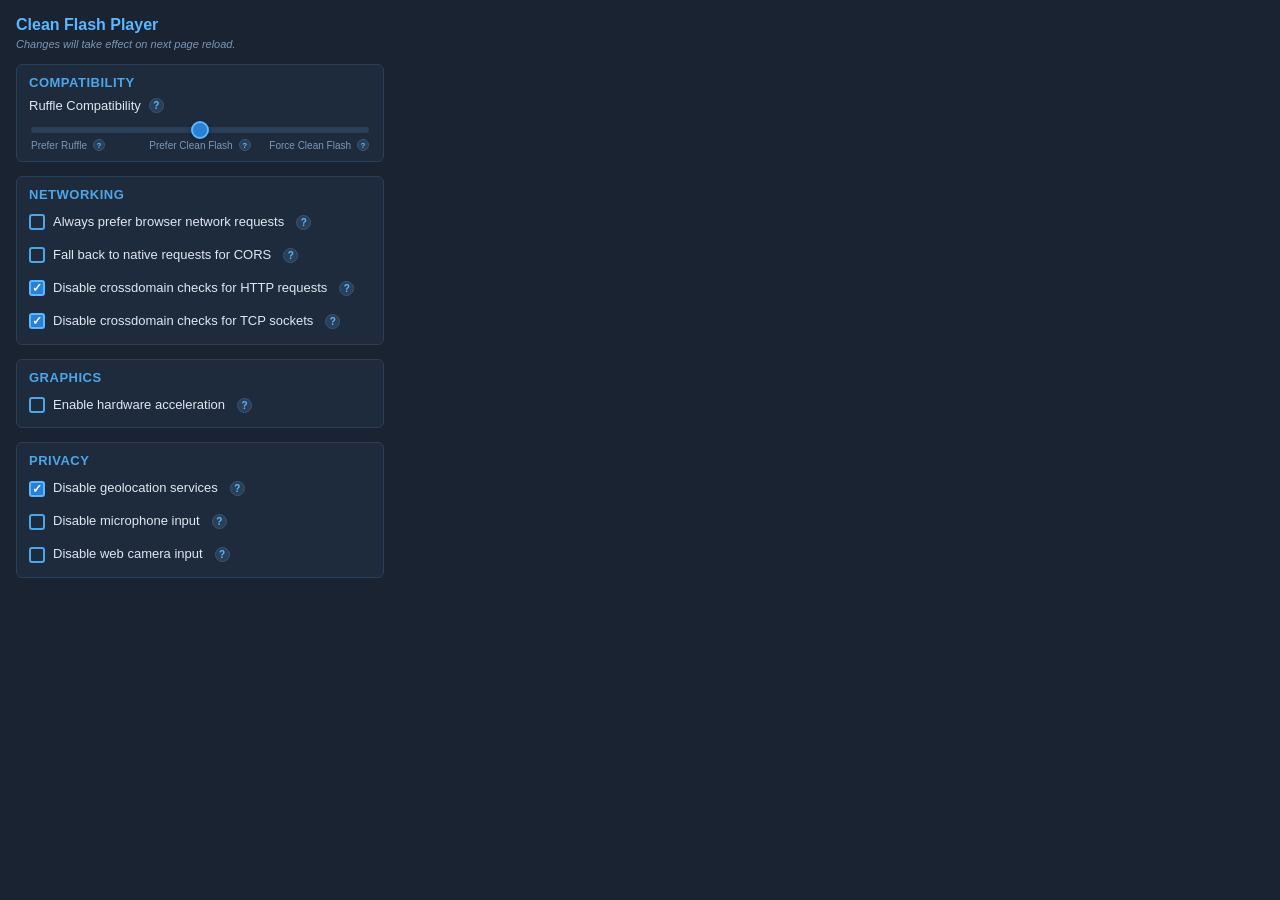
==== web-extension/settings.html @ e296c8f8 "Implement Clean Flash Player settings" ====
<!DOCTYPE html>
<html lang="en">
<head>
  <meta charset="UTF-8">
  <meta name="viewport" content="width=400">
  <title>Clean Flash Settings</title>
  <link rel="stylesheet" href="settings.css">
</head>
<body>
  <div class="settings-container">
    <h1>Clean Flash Player</h1>
    <p class="reload-notice">Changes will take effect on next page reload.</p>

    <!-- Compatibility -->
    <section class="settings-group">
      <h2>Compatibility</h2>

      <div class="setting-row slider-row">
        <label class="setting-label" data-tooltip="Controls how Clean Flash Player coexists with the Ruffle ActionScript emulator.">
          Ruffle Compatibility
          <span class="help-icon">?</span>
        </label>
        <div class="slider-container">
          <input type="range" id="ruffleCompat" min="0" max="2" step="1" value="1">
          <div class="slider-labels">
            <span class="slider-label" data-value="0" data-tooltip="Ruffle will override Clean Flash Player content. Flash plugin spoofing and RufflePlayer shim are both disabled.">
              Prefer Ruffle
              <span class="help-icon">?</span>
            </span>
            <span class="slider-label" data-value="1" data-tooltip="Clean Flash Player will override the Ruffle extension. Flash plugin is spoofed so Ruffle backs off, but page-bundled Ruffle can still activate.">
              Prefer Clean Flash
              <span class="help-icon">?</span>
            </span>
            <span class="slider-label" data-value="2" data-tooltip="Clean Flash Player will aggressively override Ruffle, even on websites that manually embed Ruffle. Both plugin spoofing and the RufflePlayer shim are active.">
              Force Clean Flash
              <span class="help-icon">?</span>
            </span>
          </div>
        </div>
      </div>
    </section>

    <!-- Networking -->
    <section class="settings-group">
      <h2>Networking</h2>

      <div class="setting-row">
        <label class="setting-check" data-tooltip="The browser will make HTTP requests on behalf of Clean Flash Player. This is the most secure option and allows for caching.">
          <input type="checkbox" id="networkBrowserOnly">
          <span>Always prefer browser network requests</span>
          <span class="help-icon">?</span>
        </label>
      </div>

      <div class="setting-row">
        <label class="setting-check" data-tooltip="When CORS blocks a request, the Clean Flash Player native host will make the request instead. Disabled when 'Always prefer browser network requests' is checked.">
          <input type="checkbox" id="networkFallbackNative">
          <span>Fall back to native requests for CORS</span>
          <span class="help-icon">?</span>
        </label>
      </div>

      <div class="setting-row">
        <label class="setting-check" data-tooltip="Flash checks for a crossdomain.xml file before making cross-origin HTTP requests. If it does not exist, HTTP requests are blocked. Disabling this check skips that behavior.">
          <input type="checkbox" id="disableCrossdomainHttp" checked>
          <span>Disable crossdomain checks for HTTP requests</span>
          <span class="help-icon">?</span>
        </label>
      </div>

      <div class="setting-row">
        <label class="setting-check" data-tooltip="Flash checks for a crossdomain policy on port 843 before opening TCP/UDP socket connections. Disabling this check skips that behavior.">
          <input type="checkbox" id="disableCrossdomainSockets" checked>
          <span>Disable crossdomain checks for TCP sockets</span>
          <span class="help-icon">?</span>
        </label>
      </div>
    </section>

    <!-- Graphics -->
    <section class="settings-group">
      <h2>Graphics</h2>

      <div class="setting-row">
        <label class="setting-check" data-tooltip="Uses OpenGL ES 2.0 hardware acceleration. Unstable and not supported on every computer. Your mileage may vary.">
          <input type="checkbox" id="hardwareAcceleration">
          <span>Enable hardware acceleration</span>
          <span class="help-icon">?</span>
        </label>
      </div>
    </section>

    <!-- Privacy -->
    <section class="settings-group">
      <h2>Privacy</h2>

      <div class="setting-row">
        <label class="setting-check" data-tooltip="Blocks connections to geolocation servers. Prevents Flash from determining your location.">
          <input type="checkbox" id="disableGeolocation" checked>
          <span>Disable geolocation services</span>
          <span class="help-icon">?</span>
        </label>
      </div>

      <div class="setting-row">
        <label class="setting-check" data-tooltip="Prevents Flash from accessing the microphone. Flash content will see no audio input devices available.">
          <input type="checkbox" id="disableMicrophone">
          <span>Disable microphone input</span>
          <span class="help-icon">?</span>
        </label>
      </div>

      <div class="setting-row">
        <label class="setting-check" data-tooltip="Prevents Flash from accessing the webcam. Flash content will see no video capture devices available.">
          <input type="checkbox" id="disableWebcam">
          <span>Disable web camera input</span>
          <span class="help-icon">?</span>
        </label>
      </div>
    </section>
  </div>

  <script src="settings.js"></script>
</body>
</html>
---- web-extension/settings.css ----
/* Clean Flash Settings popup styles */

* {
  margin: 0;
  padding: 0;
  box-sizing: border-box;
}

body {
  width: 400px;
  font-family: "Segoe UI", Tahoma, Geneva, Verdana, sans-serif;
  font-size: 13px;
  background: #1a2332;
  color: #e0e8f0;
}

.settings-container {
  padding: 16px;
}

h1 {
  font-size: 16px;
  font-weight: 600;
  color: #5bb8ff;
  margin-bottom: 4px;
}

.reload-notice {
  font-size: 11px;
  color: #7a98b8;
  margin-bottom: 14px;
  font-style: italic;
}

/* ---- Groups ---- */

.settings-group {
  margin-bottom: 14px;
  background: #1e2b3d;
  border: 1px solid #2a3f58;
  border-radius: 6px;
  padding: 10px 12px;
}

.settings-group h2 {
  font-size: 13px;
  font-weight: 600;
  color: #4da6e8;
  margin-bottom: 8px;
  text-transform: uppercase;
  letter-spacing: 0.5px;
}

/* ---- Setting rows ---- */

.setting-row {
  margin-bottom: 8px;
}

.setting-row:last-child {
  margin-bottom: 0;
}

/* ---- Checkboxes ---- */

.setting-check {
  display: flex;
  align-items: center;
  gap: 8px;
  cursor: pointer;
  padding: 4px 0;
}

.setting-check input[type="checkbox"] {
  appearance: none;
  -webkit-appearance: none;
  width: 16px;
  height: 16px;
  min-width: 16px;
  border: 2px solid #4da6e8;
  border-radius: 3px;
  background: transparent;
  cursor: pointer;
  position: relative;
  flex-shrink: 0;
}

.setting-check input[type="checkbox"]:checked {
  background: #2980d4;
  border-color: #5bb8ff;
}

.setting-check input[type="checkbox"]:checked::after {
  content: "\2713";
  position: absolute;
  top: -1px;
  left: 1px;
  font-size: 12px;
  color: #fff;
  font-weight: bold;
}

.setting-check input[type="checkbox"]:disabled {
  opacity: 0.4;
  cursor: not-allowed;
}

.setting-check input[type="checkbox"]:disabled + span {
  opacity: 0.4;
}

.setting-check span {
  user-select: none;
  line-height: 1.3;
}

/* Entire setting row triggers tooltip on hover */
.setting-check[data-tooltip],
.setting-label[data-tooltip],
.slider-label[data-tooltip] {
  cursor: help;
}

/* ---- Help icon (?) ---- */

.help-icon {
  display: inline-flex;
  align-items: center;
  justify-content: center;
  width: 15px;
  height: 15px;
  min-width: 15px;
  border-radius: 50%;
  background: #2a3f58;
  color: #5bb8ff;
  font-size: 10px;
  font-weight: bold;
  cursor: help;
  position: relative;
  flex-shrink: 0;
  margin-left: 4px;
  border: 1px solid #3a5575;
}

.help-icon:hover {
  background: #3a5575;
}

/* Tooltip element - positioned by JS to stay within popup bounds */
.tooltip {
  position: fixed;
  background: #0f1923;
  color: #c8d8e8;
  padding: 8px 10px;
  border-radius: 4px;
  font-size: 11px;
  font-weight: normal;
  width: 240px;
  white-space: normal;
  z-index: 1000;
  border: 1px solid #2a3f58;
  box-shadow: 0 4px 12px rgba(0, 0, 0, 0.4);
  line-height: 1.4;
  pointer-events: none;
}

/* ---- Slider ---- */

.slider-row .setting-label {
  display: flex;
  align-items: center;
  gap: 4px;
  margin-bottom: 8px;
  font-weight: 500;
}

.slider-container {
  padding: 0 2px;
}

input[type="range"] {
  -webkit-appearance: none;
  appearance: none;
  width: 100%;
  height: 6px;
  background: #2a3f58;
  border-radius: 3px;
  outline: none;
  margin-bottom: 6px;
}

input[type="range"]::-webkit-slider-thumb {
  -webkit-appearance: none;
  appearance: none;
  width: 18px;
  height: 18px;
  border-radius: 50%;
  background: #2980d4;
  border: 2px solid #5bb8ff;
  cursor: pointer;
  box-shadow: 0 1px 4px rgba(0, 0, 0, 0.3);
}

input[type="range"]::-moz-range-thumb {
  width: 18px;
  height: 18px;
  border-radius: 50%;
  background: #2980d4;
  border: 2px solid #5bb8ff;
  cursor: pointer;
  box-shadow: 0 1px 4px rgba(0, 0, 0, 0.3);
}

.slider-labels {
  display: flex;
  justify-content: space-between;
  font-size: 10px;
  color: #7a98b8;
}

.slider-label {
  display: flex;
  align-items: center;
  gap: 2px;
  text-align: center;
  flex: 1;
}

.slider-label[data-value="0"] {
  justify-content: flex-start;
}

.slider-label[data-value="1"] {
  justify-content: center;
}

.slider-label[data-value="2"] {
  justify-content: flex-end;
}

.slider-label .help-icon {
  width: 12px;
  height: 12px;
  min-width: 12px;
  font-size: 8px;
}

/* Active slider label highlight */
.slider-label.active {
  color: #5bb8ff;
  font-weight: 600;
}
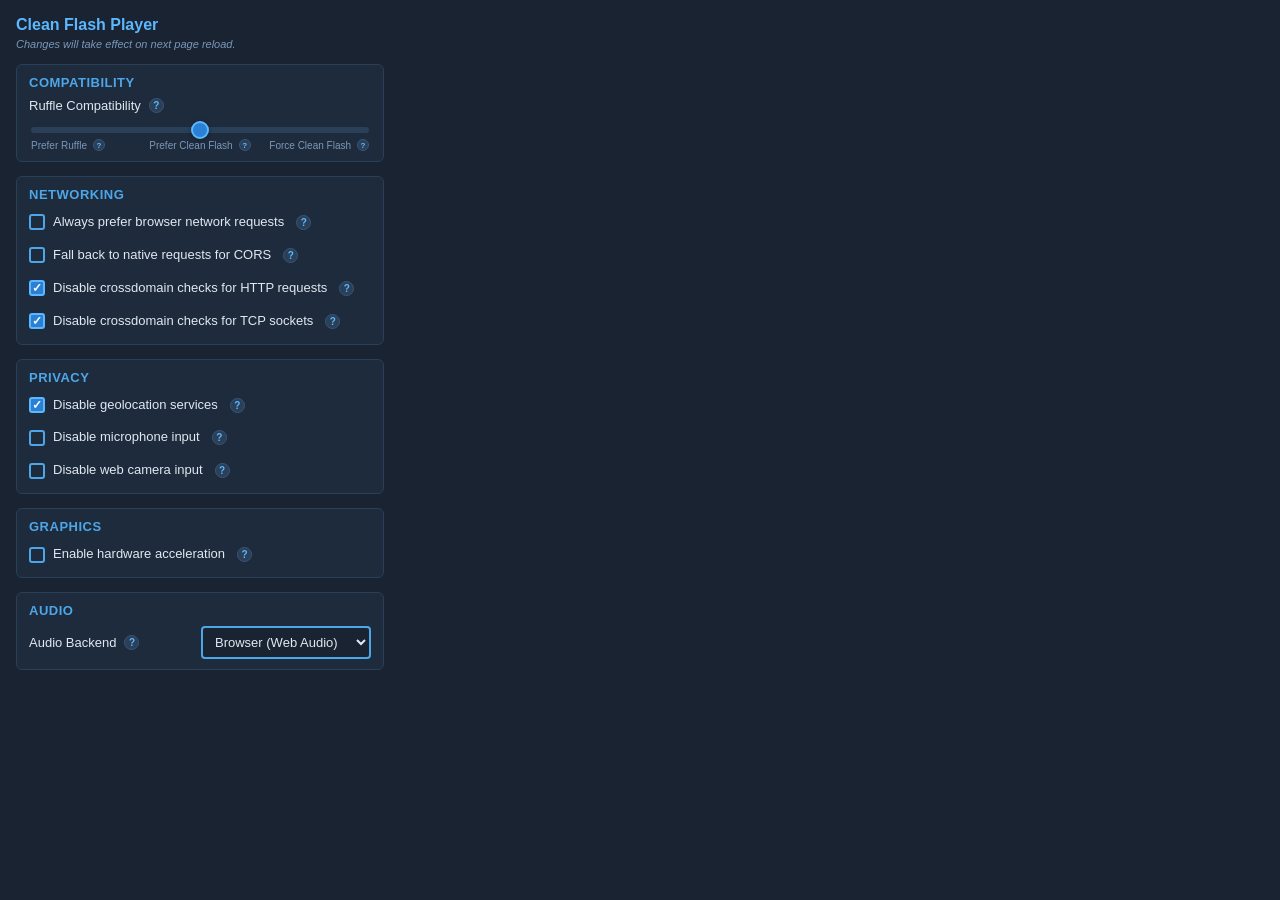
==== commit 279fbf76: "Implement audio settings (to-do: test if Native actually works, kind of wonky at the moment)" ====
--- a/web-extension/settings.html
+++ b/web-extension/settings.html
@@ -31,7 +31,7 @@
               Prefer Clean Flash
               <span class="help-icon">?</span>
             </span>
-            <span class="slider-label" data-value="2" data-tooltip="Clean Flash Player will aggressively override Ruffle, even on websites that manually embed Ruffle. Both plugin spoofing and the RufflePlayer shim are active.">
+            <span class="slider-label" data-value="2" data-tooltip="Clean Flash Player will aggressively override Ruffle, even on websites that manually embed Ruffle.">
               Force Clean Flash
               <span class="help-icon">?</span>
             </span>
@@ -77,19 +77,6 @@
       </div>
     </section>
 
-    <!-- Graphics -->
-    <section class="settings-group">
-      <h2>Graphics</h2>
-
-      <div class="setting-row">
-        <label class="setting-check" data-tooltip="Uses OpenGL ES 2.0 hardware acceleration. Unstable and not supported on every computer. Your mileage may vary.">
-          <input type="checkbox" id="hardwareAcceleration">
-          <span>Enable hardware acceleration</span>
-          <span class="help-icon">?</span>
-        </label>
-      </div>
-    </section>
-
     <!-- Privacy -->
     <section class="settings-group">
       <h2>Privacy</h2>
@@ -118,8 +105,37 @@
         </label>
       </div>
     </section>
+
+    <!-- Graphics -->
+    <section class="settings-group">
+      <h2>Graphics</h2>
+
+      <div class="setting-row">
+        <label class="setting-check" data-tooltip="Uses OpenGL ES 2.0 hardware acceleration. Unstable and not supported on every computer. Your mileage may vary.">
+          <input type="checkbox" id="hardwareAcceleration">
+          <span>Enable hardware acceleration</span>
+          <span class="help-icon">?</span>
+        </label>
+      </div>
+    </section>
+
+    <!-- Audio -->
+    <section class="settings-group">
+      <h2>Audio</h2>
+
+      <div class="setting-row audio-row">
+        <label class="setting-label" data-tooltip="Controls how audio is played. Browser uses the Web Audio API and provides tab-level audio control, while Native plays audio directly on the system.">
+          Audio Backend
+          <span class="help-icon">?</span>
+        </label>
+        <select id="audioBackend">
+          <option value="0">Browser (Web Audio)</option>
+          <option value="1">Native (cpal)</option>
+        </select>
+      </div>
+    </section>
   </div>
 
-  <script src="settings.js"></script>
+    <script src="settings.js"></script>
 </body>
 </html>
--- a/web-extension/settings.css
+++ b/web-extension/settings.css
@@ -119,6 +119,53 @@
 .setting-label[data-tooltip],
 .slider-label[data-tooltip] {
   cursor: help;
+}
+
+/* ---- Select dropdowns ---- */
+
+.setting-row select {
+  width: 100%;
+  margin-top: 6px;
+  padding: 6px 8px;
+  background: #1a2332;
+  color: #e0e8f0;
+  border: 2px solid #4da6e8;
+  border-radius: 4px;
+  font-size: 13px;
+  font-family: inherit;
+  cursor: pointer;
+  outline: none;
+}
+
+.setting-row select:focus {
+  border-color: #5bb8ff;
+  box-shadow: 0 0 0 1px #5bb8ff44;
+}
+
+.setting-row select option {
+  background: #1a2332;
+  color: #e0e8f0;
+}
+
+.audio-row {
+  display: flex;
+  align-items: center;
+  gap: 10px;
+}
+
+.audio-row .setting-label {
+  display: flex;
+  align-items: center;
+  gap: 4px;
+  font-weight: 500;
+  margin-bottom: 0;
+  flex: 1;
+}
+
+.audio-row select {
+  width: 170px;
+  margin-top: 0;
+  flex: 0 0 170px;
 }
 
 /* ---- Help icon (?) ---- */
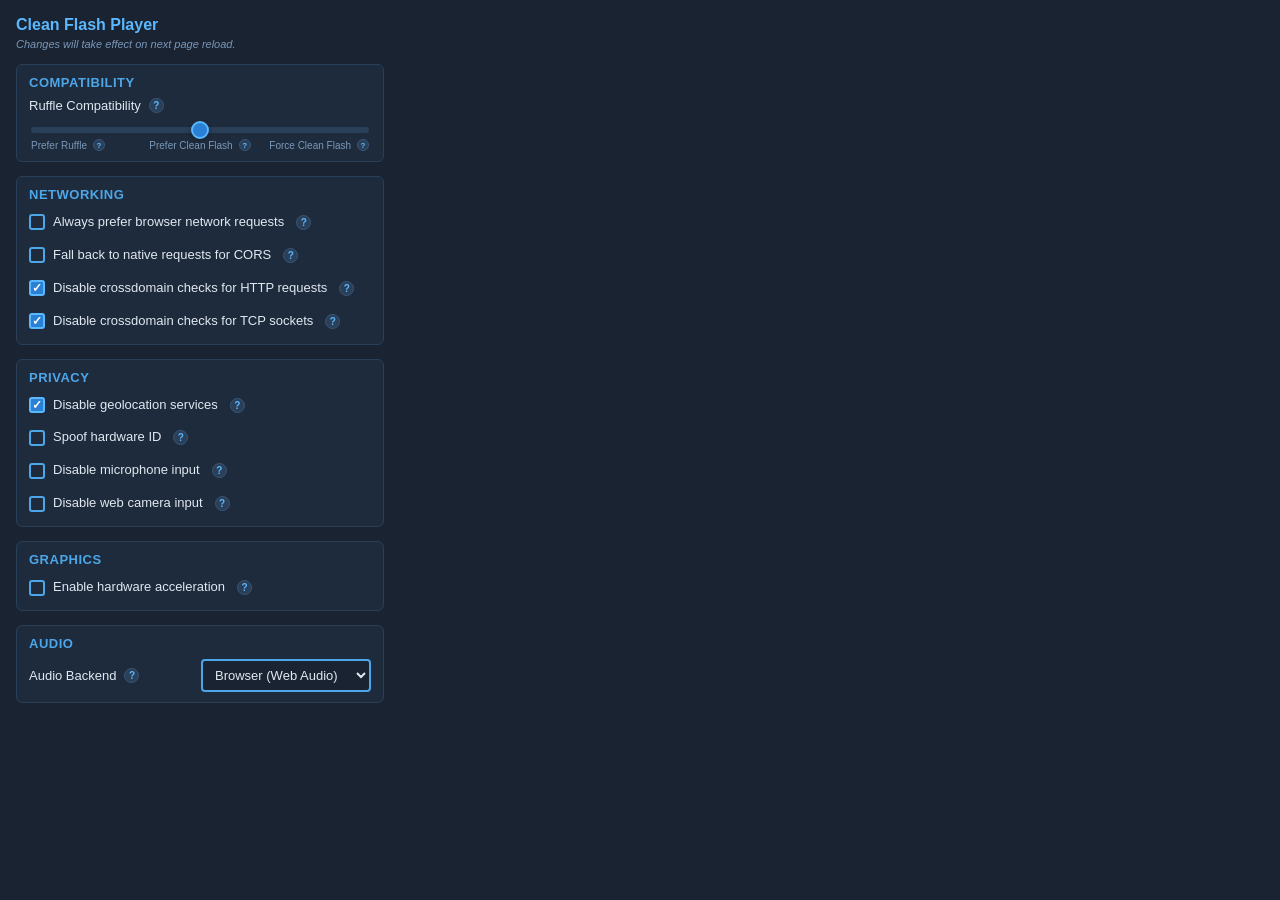
==== commit afa746de: "Implement hardware ID spoofing (enabled by default)" ====
--- a/web-extension/settings.html
+++ b/web-extension/settings.html
@@ -90,6 +90,14 @@
       </div>
 
       <div class="setting-row">
+        <label class="setting-check" data-tooltip="Provides a random hardware ID to Flash instead of the real machine identifier. The spoofed ID is regenerated on each page load.">
+          <input type="checkbox" id="spoofHardwareId">
+          <span>Spoof hardware ID</span>
+          <span class="help-icon">?</span>
+        </label>
+      </div>
+
+      <div class="setting-row">
         <label class="setting-check" data-tooltip="Prevents Flash from accessing the microphone. Flash content will see no audio input devices available.">
           <input type="checkbox" id="disableMicrophone">
           <span>Disable microphone input</span>
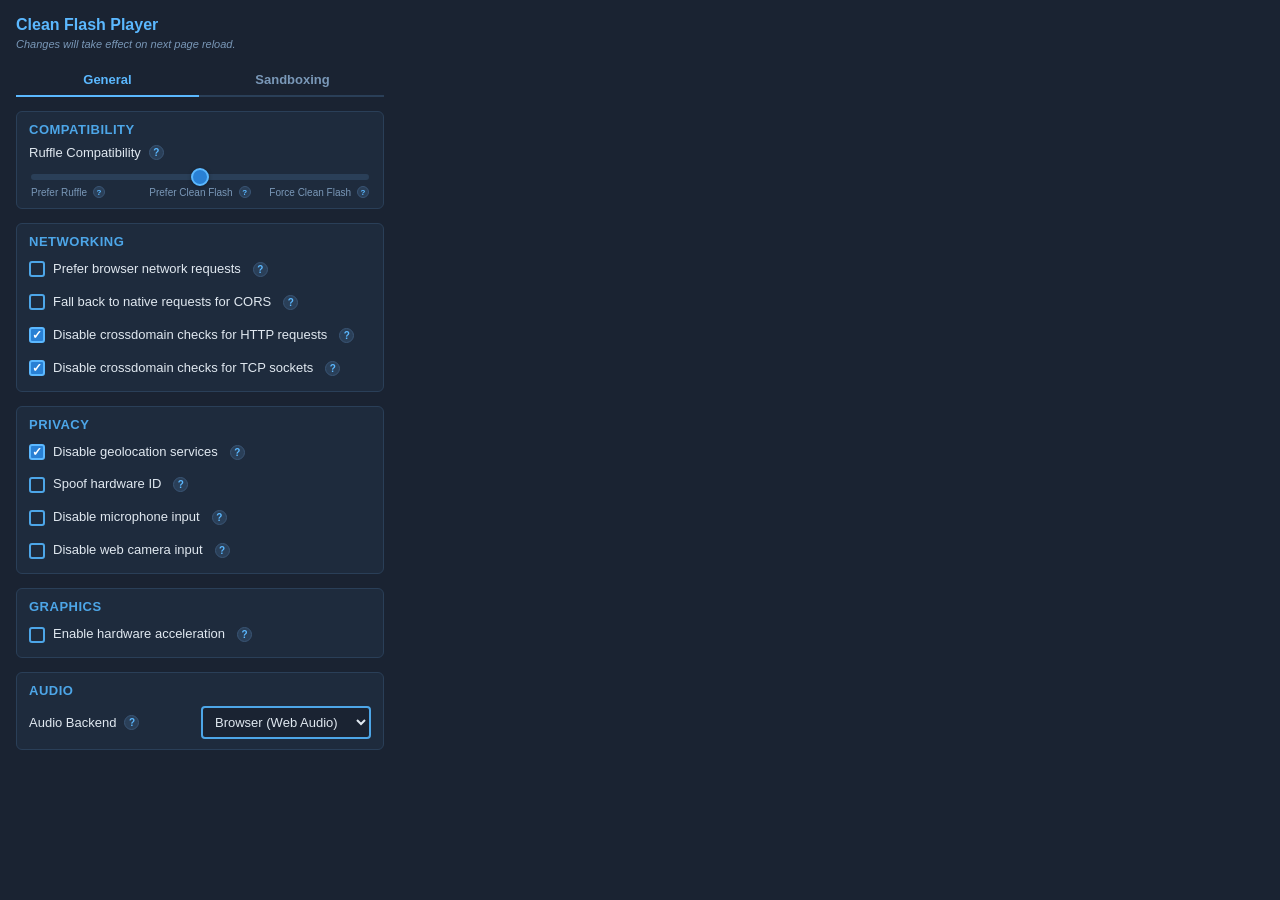
==== commit dbdc992d: "Add sandboxing settings (TCP, UDP, HTTP requests and filesystem access)" ====
--- a/web-extension/settings.html
+++ b/web-extension/settings.html
@@ -11,139 +11,288 @@
     <h1>Clean Flash Player</h1>
     <p class="reload-notice">Changes will take effect on next page reload.</p>
 
-    <!-- Compatibility -->
-    <section class="settings-group">
-      <h2>Compatibility</h2>
-
-      <div class="setting-row slider-row">
-        <label class="setting-label" data-tooltip="Controls how Clean Flash Player coexists with the Ruffle ActionScript emulator.">
-          Ruffle Compatibility
-          <span class="help-icon">?</span>
-        </label>
-        <div class="slider-container">
-          <input type="range" id="ruffleCompat" min="0" max="2" step="1" value="1">
-          <div class="slider-labels">
-            <span class="slider-label" data-value="0" data-tooltip="Ruffle will override Clean Flash Player content. Flash plugin spoofing and RufflePlayer shim are both disabled.">
-              Prefer Ruffle
+    <!-- Tab bar -->
+    <div class="tab-bar">
+      <button class="tab-btn active" data-tab="general">General</button>
+      <button class="tab-btn" data-tab="sandboxing">Sandboxing</button>
+    </div>
+
+    <!-- ============ General tab ============ -->
+    <div class="tab-content active" id="tab-general">
+
+      <!-- Compatibility -->
+      <section class="settings-group">
+        <h2>Compatibility</h2>
+
+        <div class="setting-row slider-row">
+          <label class="setting-label" data-tooltip="Controls how Clean Flash Player coexists with the Ruffle emulator.">
+            Ruffle Compatibility
+            <span class="help-icon">?</span>
+          </label>
+          <div class="slider-container">
+            <input type="range" id="ruffleCompat" min="0" max="2" step="1" value="1">
+            <div class="slider-labels">
+              <span class="slider-label" data-value="0" data-tooltip="Ruffle will override Clean Flash Player content. Flash plugin spoofing and RufflePlayer shim are both disabled.">
+                Prefer Ruffle
+                <span class="help-icon">?</span>
+              </span>
+              <span class="slider-label" data-value="1" data-tooltip="Clean Flash Player will override the Ruffle extension. Flash plugin is spoofed so Ruffle backs off, but page-bundled Ruffle can still activate.">
+                Prefer Clean Flash
+                <span class="help-icon">?</span>
+              </span>
+              <span class="slider-label" data-value="2" data-tooltip="Clean Flash Player will aggressively override Ruffle, even on websites that manually embed Ruffle.">
+                Force Clean Flash
+                <span class="help-icon">?</span>
+              </span>
+            </div>
+          </div>
+        </div>
+      </section>
+
+      <!-- Networking -->
+      <section class="settings-group">
+        <h2>Networking</h2>
+
+        <div class="setting-row">
+          <label class="setting-check" data-tooltip="The browser will make HTTP requests on behalf of Clean Flash Player. This is the most secure option and allows for caching.">
+            <input type="checkbox" id="preferNetworkBrowser">
+            <span>Prefer browser network requests</span>
+            <span class="help-icon">?</span>
+          </label>
+        </div>
+
+        <div class="setting-row">
+          <label class="setting-check" data-tooltip="When CORS blocks a request, the Clean Flash Player native host will make the request instead. Disabled when browser network requests are not preferred.">
+            <input type="checkbox" id="networkFallbackNative">
+            <span>Fall back to native requests for CORS</span>
+            <span class="help-icon">?</span>
+          </label>
+        </div>
+
+        <div class="setting-row">
+          <label class="setting-check" data-tooltip="Flash checks for a crossdomain.xml file before making cross-origin HTTP requests. If it does not exist, HTTP requests are blocked. Disabling this check skips that behavior.">
+            <input type="checkbox" id="disableCrossdomainHttp" checked>
+            <span>Disable crossdomain checks for HTTP requests</span>
+            <span class="help-icon">?</span>
+          </label>
+        </div>
+
+        <div class="setting-row">
+          <label class="setting-check" data-tooltip="Flash checks for a crossdomain policy on port 843 before opening TCP/UDP socket connections. Disabling this check skips that behavior.">
+            <input type="checkbox" id="disableCrossdomainSockets" checked>
+            <span>Disable crossdomain checks for TCP sockets</span>
+            <span class="help-icon">?</span>
+          </label>
+        </div>
+      </section>
+
+      <!-- Privacy -->
+      <section class="settings-group">
+        <h2>Privacy</h2>
+
+        <div class="setting-row">
+          <label class="setting-check" data-tooltip="Blocks connections to geolocation servers. Prevents Flash from determining your location.">
+            <input type="checkbox" id="disableGeolocation" checked>
+            <span>Disable geolocation services</span>
+            <span class="help-icon">?</span>
+          </label>
+        </div>
+
+        <div class="setting-row">
+          <label class="setting-check" data-tooltip="Provides a random hardware ID to Flash instead of the real machine identifier. The spoofed ID is regenerated on each page load.">
+            <input type="checkbox" id="spoofHardwareId">
+            <span>Spoof hardware ID</span>
+            <span class="help-icon">?</span>
+          </label>
+        </div>
+
+        <div class="setting-row">
+          <label class="setting-check" data-tooltip="Prevents Flash from accessing the microphone. Flash content will see no audio input devices available.">
+            <input type="checkbox" id="disableMicrophone">
+            <span>Disable microphone input</span>
+            <span class="help-icon">?</span>
+          </label>
+        </div>
+
+        <div class="setting-row">
+          <label class="setting-check" data-tooltip="Prevents Flash from accessing the webcam. Flash content will see no video capture devices available.">
+            <input type="checkbox" id="disableWebcam">
+            <span>Disable web camera input</span>
+            <span class="help-icon">?</span>
+          </label>
+        </div>
+      </section>
+
+      <!-- Graphics -->
+      <section class="settings-group">
+        <h2>Graphics</h2>
+
+        <div class="setting-row">
+          <label class="setting-check" data-tooltip="Uses OpenGL ES 2.0 hardware acceleration. Unstable and not supported on every computer. Your mileage may vary.">
+            <input type="checkbox" id="hardwareAcceleration">
+            <span>Enable hardware acceleration</span>
+            <span class="help-icon">?</span>
+          </label>
+        </div>
+      </section>
+
+      <!-- Audio -->
+      <section class="settings-group">
+        <h2>Audio</h2>
+
+        <div class="setting-row audio-row">
+          <label class="setting-label" data-tooltip="Controls how audio is played. Browser uses the Web Audio API and provides tab-level audio control, while Native plays audio directly on the system.">
+            Audio Backend
+            <span class="help-icon">?</span>
+          </label>
+          <select id="audioBackend">
+            <option value="0">Browser (Web Audio)</option>
+            <option value="1">Native (cpal)</option>
+          </select>
+        </div>
+      </section>
+
+    </div>
+
+    <!-- ============ Sandboxing tab ============ -->
+    <div class="tab-content" id="tab-sandboxing">
+
+      <!-- HTTP(s) Sandboxing -->
+      <section class="settings-group">
+        <h2>HTTP(s) Sandboxing</h2>
+
+        <div class="setting-row mode-row">
+          <label class="setting-label" data-tooltip="Controls whether Flash HTTP(s) requests are filtered by a blacklist (block matching URLs) or whitelist (only allow matching URLs). Use * as a wildcard to match any sequence of characters.">
+            Mode
+            <span class="help-icon">?</span>
+          </label>
+          <select id="httpSandboxMode">
+            <option value="blacklist">Blacklist</option>
+            <option value="whitelist">Whitelist</option>
+          </select>
+        </div>
+
+        <div id="httpBlacklistSection" class="list-section">
+          <label class="list-label" data-tooltip="URL patterns that Flash is not allowed to request. Use * as a wildcard.">
+            Blacklisted URL Patterns
+            <span class="help-icon">?</span>
+          </label>
+          <div class="list-editor" id="httpBlacklistEditor">
+            <div class="list-items" id="httpBlacklistItems"></div>
+            <div class="list-add-row">
+              <input type="text" id="httpBlacklistInput" placeholder="e.g. *://example.com/* or *://*.tracker.net/*">
+              <button class="list-add-btn" id="httpBlacklistAdd">Add</button>
+            </div>
+          </div>
+        </div>
+
+        <div id="httpWhitelistSection" class="list-section" style="display:none">
+          <label class="list-label" data-tooltip="URL patterns that Flash is allowed to request. All non-matching URLs will be blocked. Use * as a wildcard.&#10;&#10;Examples:&#10;  *://example.com/* — allow all URLs on example.com&#10;  *://*.cdn.example.com/* — allow all CDN subdomains&#10;  https://*  — allow all HTTPS requests&#10;  *://*/game/* — allow any URL with '/game/' in the path">
+            Whitelisted URL Patterns
+            <span class="help-icon">?</span>
+          </label>
+          <div class="list-editor" id="httpWhitelistEditor">
+            <div class="list-items" id="httpWhitelistItems"></div>
+            <div class="list-add-row">
+              <input type="text" id="httpWhitelistInput" placeholder="e.g. *://example.com/* or https://*.cdn.net/*">
+              <button class="list-add-btn" id="httpWhitelistAdd">Add</button>
+            </div>
+          </div>
+        </div>
+      </section>
+
+      <!-- TCP/UDP Sandboxing -->
+      <section class="settings-group">
+        <h2>TCP/UDP Sandboxing</h2>
+
+        <div class="setting-row mode-row">
+          <label class="setting-label" data-tooltip="Controls whether Flash TCP and UDP socket connections are filtered by a blacklist (block listed hosts) or whitelist (only allow listed hosts). In blacklist mode, all hosts are allowed except those in the list. In whitelist mode, only hosts in the list are allowed.">
+            Mode
+            <span class="help-icon">?</span>
+          </label>
+          <select id="tcpUdpSandboxMode">
+            <option value="blacklist">Blacklist</option>
+            <option value="whitelist">Whitelist</option>
+          </select>
+        </div>
+
+        <div id="tcpUdpBlacklistSection" class="list-section">
+          <label class="list-label" data-tooltip="Hostnames or IP addresses that Flash is not allowed to open TCP/UDP socket connections to. One entry per line.">
+            Blacklisted Hosts
+            <span class="help-icon">?</span>
+          </label>
+          <div class="list-editor" id="tcpUdpBlacklistEditor">
+            <div class="list-items" id="tcpUdpBlacklistItems"></div>
+            <div class="list-add-row">
+              <input type="text" id="tcpUdpBlacklistInput" placeholder="e.g. example.com or 10.0.0.1">
+              <button class="list-add-btn" id="tcpUdpBlacklistAdd">Add</button>
+            </div>
+          </div>
+        </div>
+
+        <div id="tcpUdpWhitelistSection" class="list-section" style="display:none">
+          <label class="list-label" data-tooltip="Hostnames or IP addresses that Flash is allowed to open TCP/UDP socket connections to. All other hosts will be blocked. One entry per line.">
+            Whitelisted Hosts
+            <span class="help-icon">?</span>
+          </label>
+          <div class="list-editor" id="tcpUdpWhitelistEditor">
+            <div class="list-items" id="tcpUdpWhitelistItems"></div>
+            <div class="list-add-row">
+              <input type="text" id="tcpUdpWhitelistInput" placeholder="e.g. example.com or 10.0.0.1">
+              <button class="list-add-btn" id="tcpUdpWhitelistAdd">Add</button>
+            </div>
+          </div>
+        </div>
+      </section>
+
+      <!-- File/Folder Whitelisting -->
+      <section class="settings-group">
+        <h2>File System Access</h2>
+
+        <div class="setting-row">
+          <label class="setting-check" data-tooltip="When enabled, Flash can only access files and folders that appear in the whitelist below. Files chosen through the file picker dialog are automatically added. When disabled, Flash has unrestricted file access.">
+            <input type="checkbox" id="fileWhitelistEnabled" checked>
+            <span>Allow access to whitelisted files and folders only</span>
+            <span class="help-icon">?</span>
+          </label>
+        </div>
+
+        <div id="fileWhitelistDetails">
+          <div class="list-section">
+            <label class="list-label" data-tooltip="Individual files that Flash is allowed to access. Files chosen via the Flash file picker are automatically added here.">
+              Whitelisted Files
               <span class="help-icon">?</span>
-            </span>
-            <span class="slider-label" data-value="1" data-tooltip="Clean Flash Player will override the Ruffle extension. Flash plugin is spoofed so Ruffle backs off, but page-bundled Ruffle can still activate.">
-              Prefer Clean Flash
+            </label>
+            <div class="list-editor" id="whitelistedFilesEditor">
+              <div class="list-items" id="whitelistedFilesItems"></div>
+              <div class="list-add-row">
+                <input type="text" id="whitelistedFilesInput" placeholder="e.g. /home/user/document.txt">
+                <button class="list-add-btn" id="whitelistedFilesAdd">Add</button>
+                <button class="list-browse-btn" id="whitelistedFilesBrowse" title="Browse for file">Browse…</button>
+              </div>
+            </div>
+          </div>
+
+          <div class="list-section">
+            <label class="list-label" data-tooltip="Folders that Flash is allowed to access. All files under these folders (including subfolders) are permitted.">
+              Whitelisted Folders
               <span class="help-icon">?</span>
-            </span>
-            <span class="slider-label" data-value="2" data-tooltip="Clean Flash Player will aggressively override Ruffle, even on websites that manually embed Ruffle.">
-              Force Clean Flash
-              <span class="help-icon">?</span>
-            </span>
-          </div>
-        </div>
-      </div>
-    </section>
-
-    <!-- Networking -->
-    <section class="settings-group">
-      <h2>Networking</h2>
-
-      <div class="setting-row">
-        <label class="setting-check" data-tooltip="The browser will make HTTP requests on behalf of Clean Flash Player. This is the most secure option and allows for caching.">
-          <input type="checkbox" id="networkBrowserOnly">
-          <span>Always prefer browser network requests</span>
-          <span class="help-icon">?</span>
-        </label>
-      </div>
-
-      <div class="setting-row">
-        <label class="setting-check" data-tooltip="When CORS blocks a request, the Clean Flash Player native host will make the request instead. Disabled when 'Always prefer browser network requests' is checked.">
-          <input type="checkbox" id="networkFallbackNative">
-          <span>Fall back to native requests for CORS</span>
-          <span class="help-icon">?</span>
-        </label>
-      </div>
-
-      <div class="setting-row">
-        <label class="setting-check" data-tooltip="Flash checks for a crossdomain.xml file before making cross-origin HTTP requests. If it does not exist, HTTP requests are blocked. Disabling this check skips that behavior.">
-          <input type="checkbox" id="disableCrossdomainHttp" checked>
-          <span>Disable crossdomain checks for HTTP requests</span>
-          <span class="help-icon">?</span>
-        </label>
-      </div>
-
-      <div class="setting-row">
-        <label class="setting-check" data-tooltip="Flash checks for a crossdomain policy on port 843 before opening TCP/UDP socket connections. Disabling this check skips that behavior.">
-          <input type="checkbox" id="disableCrossdomainSockets" checked>
-          <span>Disable crossdomain checks for TCP sockets</span>
-          <span class="help-icon">?</span>
-        </label>
-      </div>
-    </section>
-
-    <!-- Privacy -->
-    <section class="settings-group">
-      <h2>Privacy</h2>
-
-      <div class="setting-row">
-        <label class="setting-check" data-tooltip="Blocks connections to geolocation servers. Prevents Flash from determining your location.">
-          <input type="checkbox" id="disableGeolocation" checked>
-          <span>Disable geolocation services</span>
-          <span class="help-icon">?</span>
-        </label>
-      </div>
-
-      <div class="setting-row">
-        <label class="setting-check" data-tooltip="Provides a random hardware ID to Flash instead of the real machine identifier. The spoofed ID is regenerated on each page load.">
-          <input type="checkbox" id="spoofHardwareId">
-          <span>Spoof hardware ID</span>
-          <span class="help-icon">?</span>
-        </label>
-      </div>
-
-      <div class="setting-row">
-        <label class="setting-check" data-tooltip="Prevents Flash from accessing the microphone. Flash content will see no audio input devices available.">
-          <input type="checkbox" id="disableMicrophone">
-          <span>Disable microphone input</span>
-          <span class="help-icon">?</span>
-        </label>
-      </div>
-
-      <div class="setting-row">
-        <label class="setting-check" data-tooltip="Prevents Flash from accessing the webcam. Flash content will see no video capture devices available.">
-          <input type="checkbox" id="disableWebcam">
-          <span>Disable web camera input</span>
-          <span class="help-icon">?</span>
-        </label>
-      </div>
-    </section>
-
-    <!-- Graphics -->
-    <section class="settings-group">
-      <h2>Graphics</h2>
-
-      <div class="setting-row">
-        <label class="setting-check" data-tooltip="Uses OpenGL ES 2.0 hardware acceleration. Unstable and not supported on every computer. Your mileage may vary.">
-          <input type="checkbox" id="hardwareAcceleration">
-          <span>Enable hardware acceleration</span>
-          <span class="help-icon">?</span>
-        </label>
-      </div>
-    </section>
-
-    <!-- Audio -->
-    <section class="settings-group">
-      <h2>Audio</h2>
-
-      <div class="setting-row audio-row">
-        <label class="setting-label" data-tooltip="Controls how audio is played. Browser uses the Web Audio API and provides tab-level audio control, while Native plays audio directly on the system.">
-          Audio Backend
-          <span class="help-icon">?</span>
-        </label>
-        <select id="audioBackend">
-          <option value="0">Browser (Web Audio)</option>
-          <option value="1">Native (cpal)</option>
-        </select>
-      </div>
-    </section>
+            </label>
+            <div class="list-editor" id="whitelistedFoldersEditor">
+              <div class="list-items" id="whitelistedFoldersItems"></div>
+              <div class="list-add-row">
+                <input type="text" id="whitelistedFoldersInput" placeholder="e.g. /home/user/documents">
+                <button class="list-add-btn" id="whitelistedFoldersAdd">Add</button>
+                <button class="list-browse-btn" id="whitelistedFoldersBrowse" title="Browse for folder">Browse…</button>
+              </div>
+            </div>
+          </div>
+        </div>
+      </section>
+
+    </div>
   </div>
 
-    <script src="settings.js"></script>
+  <script src="settings.js"></script>
 </body>
 </html>
--- a/web-extension/settings.css
+++ b/web-extension/settings.css
@@ -16,6 +16,47 @@
 
 .settings-container {
   padding: 16px;
+}
+
+/* ---- Tab bar ---- */
+
+.tab-bar {
+  display: flex;
+  gap: 2px;
+  margin-bottom: 14px;
+  border-bottom: 2px solid #2a3f58;
+}
+
+.tab-btn {
+  flex: 1;
+  padding: 8px 12px;
+  background: transparent;
+  color: #7a98b8;
+  border: none;
+  border-bottom: 2px solid transparent;
+  margin-bottom: -2px;
+  font-family: inherit;
+  font-size: 13px;
+  font-weight: 600;
+  cursor: pointer;
+  transition: color 0.15s, border-color 0.15s;
+}
+
+.tab-btn:hover {
+  color: #a8c8e8;
+}
+
+.tab-btn.active {
+  color: #5bb8ff;
+  border-bottom-color: #5bb8ff;
+}
+
+.tab-content {
+  display: none;
+}
+
+.tab-content.active {
+  display: block;
 }
 
 h1 {
@@ -297,3 +338,169 @@
   color: #5bb8ff;
   font-weight: 600;
 }
+
+/* ---- Mode row (sandboxing) ---- */
+
+.mode-row {
+  display: flex;
+  align-items: center;
+  gap: 10px;
+}
+
+.mode-row .setting-label {
+  display: flex;
+  align-items: center;
+  gap: 4px;
+  font-weight: 500;
+  margin-bottom: 0;
+  flex: 1;
+}
+
+.mode-row select {
+  width: 170px;
+  margin-top: 0;
+  flex: 0 0 170px;
+}
+
+/* ---- List editor (sandboxing) ---- */
+
+.list-section {
+  margin-top: 10px;
+}
+
+.list-label {
+  display: flex;
+  align-items: center;
+  gap: 4px;
+  font-weight: 500;
+  font-size: 12px;
+  color: #a0b8d0;
+  margin-bottom: 6px;
+  cursor: help;
+}
+
+.list-editor {
+  background: #152030;
+  border: 1px solid #2a3f58;
+  border-radius: 4px;
+  overflow: hidden;
+}
+
+.list-items {
+  max-height: 120px;
+  overflow-y: auto;
+}
+
+.list-items::-webkit-scrollbar {
+  width: 6px;
+}
+
+.list-items::-webkit-scrollbar-track {
+  background: #152030;
+}
+
+.list-items::-webkit-scrollbar-thumb {
+  background: #2a3f58;
+  border-radius: 3px;
+}
+
+.list-item {
+  display: flex;
+  align-items: center;
+  justify-content: space-between;
+  padding: 4px 8px;
+  font-size: 12px;
+  color: #c8d8e8;
+  border-bottom: 1px solid #1e2b3d;
+}
+
+.list-item:last-child {
+  border-bottom: none;
+}
+
+.list-item-text {
+  flex: 1;
+  overflow: hidden;
+  text-overflow: ellipsis;
+  white-space: nowrap;
+  user-select: text;
+}
+
+.list-item-remove {
+  background: none;
+  border: none;
+  color: #e05050;
+  font-size: 14px;
+  cursor: pointer;
+  padding: 0 4px;
+  line-height: 1;
+  flex-shrink: 0;
+  opacity: 0.7;
+}
+
+.list-item-remove:hover {
+  opacity: 1;
+}
+
+.list-empty {
+  padding: 8px;
+  text-align: center;
+  font-size: 11px;
+  color: #556880;
+  font-style: italic;
+}
+
+.list-add-row {
+  display: flex;
+  gap: 4px;
+  padding: 4px;
+  border-top: 1px solid #2a3f58;
+}
+
+.list-add-row input[type="text"] {
+  flex: 1;
+  padding: 4px 8px;
+  background: #1a2332;
+  color: #e0e8f0;
+  border: 1px solid #2a3f58;
+  border-radius: 3px;
+  font-size: 12px;
+  font-family: inherit;
+  outline: none;
+}
+
+.list-add-row input[type="text"]:focus {
+  border-color: #4da6e8;
+}
+
+.list-add-btn {
+  padding: 4px 10px;
+  background: #2980d4;
+  color: #fff;
+  border: none;
+  border-radius: 3px;
+  font-size: 12px;
+  font-family: inherit;
+  cursor: pointer;
+  flex-shrink: 0;
+}
+
+.list-add-btn:hover {
+  background: #3a90e0;
+}
+
+.list-browse-btn {
+  padding: 4px 10px;
+  background: #3a5a3a;
+  color: #fff;
+  border: none;
+  border-radius: 3px;
+  font-size: 12px;
+  font-family: inherit;
+  cursor: pointer;
+  flex-shrink: 0;
+}
+
+.list-browse-btn:hover {
+  background: #4a7a4a;
+}
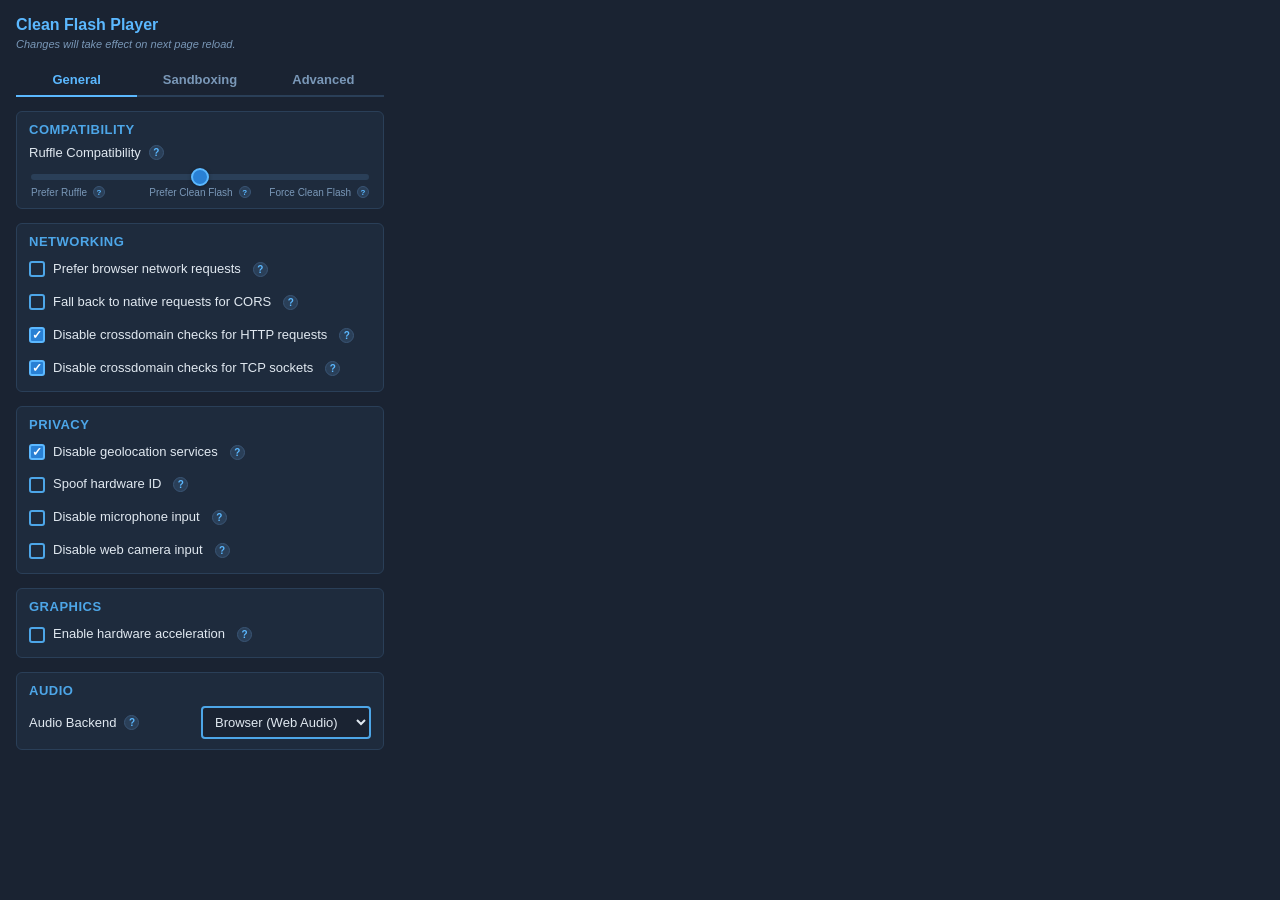
==== commit 38835313: "Implement URL rewriting" ====
--- a/web-extension/settings.html
+++ b/web-extension/settings.html
@@ -15,6 +15,7 @@
     <div class="tab-bar">
       <button class="tab-btn active" data-tab="general">General</button>
       <button class="tab-btn" data-tab="sandboxing">Sandboxing</button>
+      <button class="tab-btn" data-tab="advanced">Advanced</button>
     </div>
 
     <!-- ============ General tab ============ -->
@@ -291,6 +292,47 @@
       </section>
 
     </div>
+
+    <!-- ============ Advanced tab ============ -->
+    <div class="tab-content" id="tab-advanced">
+
+      <!-- URL Rewriting -->
+      <section class="settings-group">
+        <h2>URL Rewriting</h2>
+
+        <p class="section-desc" data-tooltip="Rewrite rules let you redirect Flash resource URLs using regular expressions. The source is a regex pattern and the target can use backreferences like $1, $2 to insert captured groups. For developers: it is also possible to set data-url-rewriter on the SWF embed to a JavaScript function name to have more control over URL rewriting.">
+          Redirect matching URLs to different targets using regular expressions.
+          <span class="help-icon">?</span>
+        </p>
+
+        <div class="rewrite-rules" id="rewriteRulesItems"></div>
+
+        <div class="rewrite-add-row">
+          <div class="rewrite-add-line">
+            <span class="rewrite-add-prefix">&bull;</span>
+            <input type="text" id="rewriteSourceInput" placeholder="Source regex, e.g. ^https://old\.example\.com/(.*)">
+          </div>
+          <div class="rewrite-add-line">
+            <span class="rewrite-add-prefix">&rarr;</span>
+            <input type="text" id="rewriteTargetInput" placeholder="Target, e.g. https://new.example.com/$1">
+            <button class="list-add-btn" id="rewriteRuleAdd">Add</button>
+          </div>
+        </div>
+      </section>
+
+      <!-- URL Tester -->
+      <section class="settings-group">
+        <h2>URL Tester</h2>
+
+        <p class="section-desc">Enter a URL to see what it would be rewritten to.</p>
+
+        <div class="url-tester-row">
+          <input type="text" id="urlTesterInput" placeholder="https://old.example.com/path/to/resource.swf">
+        </div>
+        <div class="url-tester-result" id="urlTesterResult"></div>
+      </section>
+
+    </div>
   </div>
 
   <script src="settings.js"></script>
--- a/web-extension/settings.css
+++ b/web-extension/settings.css
@@ -504,3 +504,230 @@
 .list-browse-btn:hover {
   background: #4a7a4a;
 }
+
+/* ---- Section description ---- */
+
+.section-desc {
+  font-size: 11px;
+  color: #8aaccc;
+  margin-bottom: 10px;
+  line-height: 1.4;
+  display: flex;
+  align-items: center;
+  gap: 4px;
+}
+
+/* ---- Rewrite rules (Advanced tab) ---- */
+
+.rewrite-rules {
+  max-height: 180px;
+  overflow-y: auto;
+  background: #152030;
+  border: 1px solid #2a3f58;
+  border-radius: 4px;
+  margin-bottom: 6px;
+}
+
+.rewrite-rules::-webkit-scrollbar {
+  width: 6px;
+}
+
+.rewrite-rules::-webkit-scrollbar-track {
+  background: #152030;
+}
+
+.rewrite-rules::-webkit-scrollbar-thumb {
+  background: #2a3f58;
+  border-radius: 3px;
+}
+
+.rewrite-rule-item {
+  position: relative;
+  padding: 6px 94px 6px 8px;
+  font-size: 12px;
+  color: #c8d8e8;
+  border-bottom: 1px solid #1e2b3d;
+}
+
+.rewrite-rule-item:last-child {
+  border-bottom: none;
+}
+
+.rewrite-rule-line {
+  display: flex;
+  align-items: center;
+  gap: 4px;
+  min-width: 0;
+}
+
+.rewrite-rule-line + .rewrite-rule-line {
+  margin-top: 2px;
+}
+
+.rewrite-rule-prefix {
+  flex-shrink: 0;
+  font-size: 10px;
+  font-weight: 600;
+  width: 14px;
+  text-align: right;
+}
+
+.rewrite-rule-prefix.source {
+  color: #e8a848;
+}
+
+.rewrite-rule-prefix.target {
+  color: #68c868;
+}
+
+.rewrite-rule-text {
+  overflow: hidden;
+  text-overflow: ellipsis;
+  white-space: nowrap;
+  user-select: text;
+  font-family: "Consolas", "Monaco", monospace;
+  font-size: 11px;
+}
+
+.rewrite-rule-text.source {
+  color: #e8a848;
+}
+
+.rewrite-rule-text.target {
+  color: #68c868;
+}
+
+.rewrite-rule-controls {
+  position: absolute;
+  top: 50%;
+  right: 6px;
+  transform: translateY(-50%);
+  display: flex;
+  gap: 4px;
+}
+
+.rewrite-rule-btn {
+  background: none;
+  border: 1px solid #2a3f58;
+  border-radius: 3px;
+  color: #9fc4e8;
+  font-size: 10px;
+  cursor: pointer;
+  padding: 1px 5px;
+  line-height: 1.2;
+  min-width: 24px;
+  background-color: #1a2332;
+}
+
+.rewrite-rule-btn:hover {
+  border-color: #4da6e8;
+  color: #d8ebff;
+}
+
+.rewrite-rule-btn:disabled {
+  opacity: 0.35;
+  cursor: default;
+}
+
+.rewrite-rule-remove {
+  color: #e88b8b;
+}
+
+.rewrite-empty {
+  padding: 8px;
+  text-align: center;
+  font-size: 11px;
+  color: #556880;
+  font-style: italic;
+}
+
+.rewrite-add-row {
+  display: flex;
+  flex-direction: column;
+  gap: 4px;
+}
+
+.rewrite-add-line {
+  display: flex;
+  gap: 4px;
+  align-items: center;
+}
+
+.rewrite-add-prefix {
+  flex-shrink: 0;
+  font-size: 10px;
+  font-weight: 600;
+  width: 14px;
+  text-align: right;
+  color: #5bb8ff;
+}
+
+.rewrite-add-row input[type="text"] {
+  flex: 1;
+  padding: 4px 8px;
+  background: #1a2332;
+  color: #e0e8f0;
+  border: 1px solid #2a3f58;
+  border-radius: 3px;
+  font-size: 12px;
+  font-family: inherit;
+  outline: none;
+}
+
+.rewrite-add-row input[type="text"]:focus {
+  border-color: #4da6e8;
+}
+
+/* ---- URL tester (Advanced tab) ---- */
+
+.url-tester-row {
+  display: flex;
+  gap: 6px;
+  margin-bottom: 6px;
+}
+
+.url-tester-row input[type="text"] {
+  flex: 1;
+  padding: 6px 8px;
+  background: #1a2332;
+  color: #e0e8f0;
+  border: 1px solid #2a3f58;
+  border-radius: 3px;
+  font-size: 12px;
+  font-family: inherit;
+  outline: none;
+}
+
+.url-tester-row input[type="text"]:focus {
+  border-color: #4da6e8;
+}
+
+.url-tester-result {
+  font-size: 12px;
+  min-height: 20px;
+  padding: 4px 0;
+}
+
+.url-tester-result .tester-no-match {
+  color: #7a98b8;
+  font-style: italic;
+}
+
+.url-tester-result .tester-match {
+  color: #68c868;
+  font-family: "Consolas", "Monaco", monospace;
+  font-size: 11px;
+  word-break: break-all;
+}
+
+.url-tester-result .tester-rule-label {
+  color: #e8a848;
+  font-size: 10px;
+  display: block;
+  margin-bottom: 2px;
+}
+
+.url-tester-result .tester-error {
+  color: #e05050;
+  font-size: 11px;
+}
